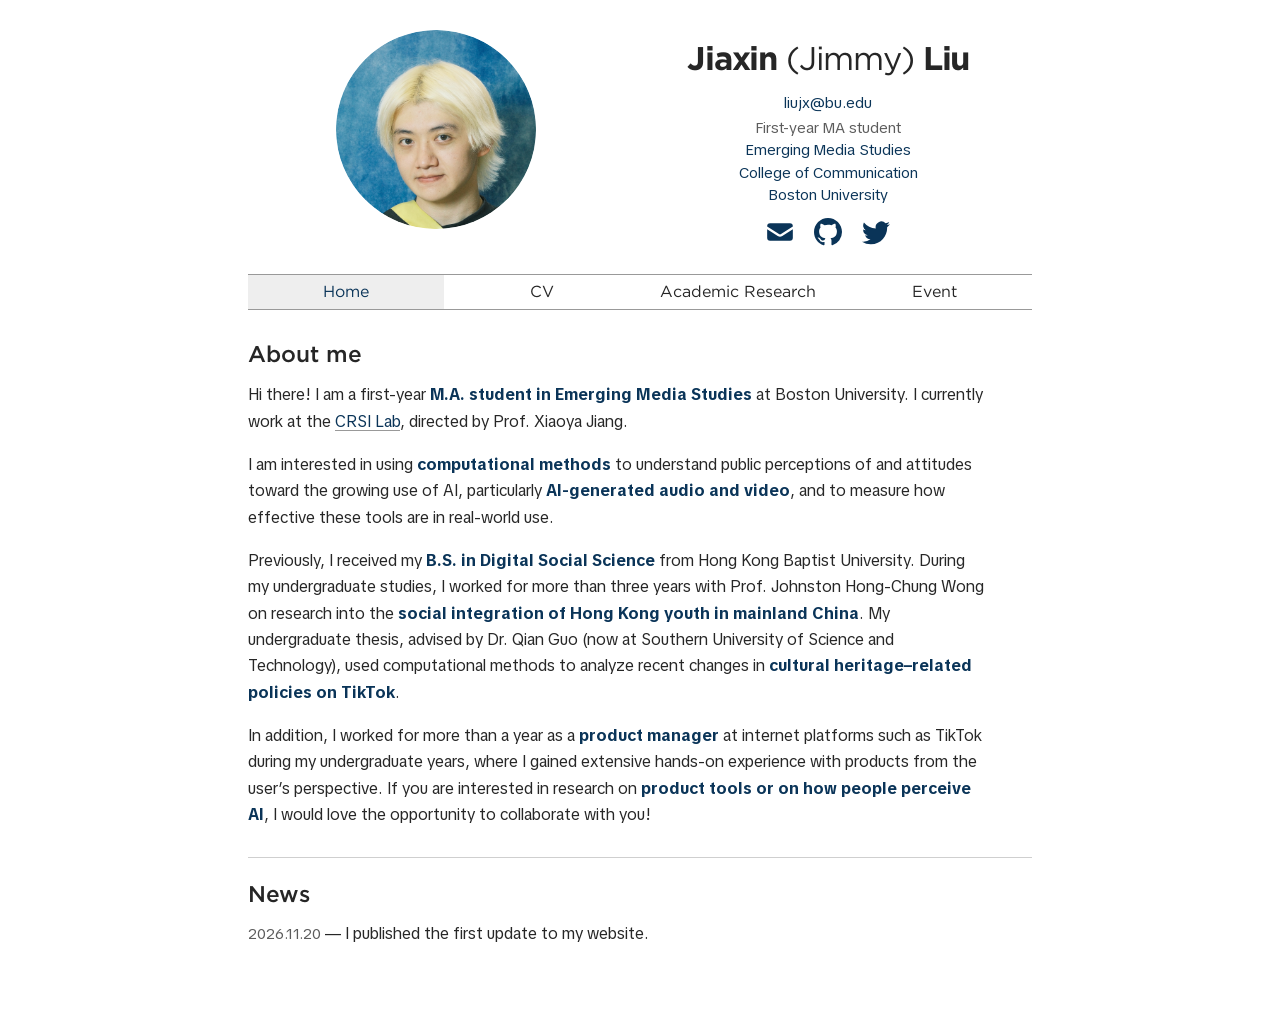
==== index.html @ 8ef4297f "Publish Jiaxin Liu's academic website" ====
<!doctype html>
<html lang="en">
<head>
  <meta charset="utf-8">
  <meta name="viewport" content="width=device-width, initial-scale=1">
  <title>Home | Jiaxin (Jimmy) Liu</title>
  <link rel="stylesheet" href="styles.css">
</head>
<body>
  <a class="skip-link" href="#main-content">Skip to content</a>
  <header>
    <div class="portrait-column">
      <img class="portrait" src="Jiaxin.png" width="2259" height="2248" alt="Portrait of Jiaxin (Jimmy) Liu">
    </div>
    <div class="identity">
      <h1 class="profile-name">Jiaxin <span>(Jimmy)</span> Liu</h1>
      <p class="contact"><a href="mailto:liujx@bu.edu">liujx@bu.edu</a></p>
      <p class="degree">First-year MA student</p>
      <ul class="affiliations" aria-label="Academic affiliations">
        <li><a href="https://www.bu.edu/academics/com/programs/emerging-media-studies/ma/" target="_blank" rel="noopener noreferrer">Emerging Media Studies</a></li>
        <li><a href="https://www.bu.edu/com/" target="_blank" rel="noopener noreferrer">College of Communication</a></li>
        <li><a href="https://www.bu.edu/" target="_blank" rel="noopener noreferrer">Boston University</a></li>
      </ul>
      <ul class="contact-links" aria-label="Contact links">
        <li>
          <a href="mailto:liujx@bu.edu" title="Email Jiaxin Liu">
            <img src="icons/email.svg" width="28" height="28" alt="Email Jiaxin Liu">
          </a>
        </li>
        <li>
          <a href="https://github.com/Sleepingblueee" target="_blank" rel="noopener noreferrer"
             title="GitHub: Sleepingblueee">
            <img src="icons/github.svg" width="28" height="28" alt="GitHub: Sleepingblueee">
          </a>
        </li>
        <li>
          <a href="https://x.com/WishU_Uwerehere" target="_blank" rel="noopener noreferrer"
             title="Twitter (X): @WishU_Uwerehere">
            <img src="icons/twitter.svg" width="28" height="28" alt="Twitter (X): @WishU_Uwerehere">
          </a>
        </li>
      </ul>
    </div>
    <nav aria-label="Main navigation">
      <ul>
        <li><a href="index.html" aria-current="page">Home</a></li>
        <li><a href="cv.html">CV</a></li>
        <li><a href="research.html">Academic Research</a></li>
        <li><a href="event.html">Event</a></li>
      </ul>
    </nav>
  </header>

  <main id="main-content">
    <section class="bio" aria-labelledby="about-title">
      <h2 id="about-title">About me</h2>
      <p>
        Hi there! I am a first-year <strong>M.A. student in Emerging Media Studies</strong>
        at Boston University. I currently work at the
        <a href="https://www.jiangcrsi.com/" target="_blank" rel="noopener noreferrer">CRSI Lab</a>,
        directed by Prof. Xiaoya Jiang.
      </p>
      <p>
        I am interested in using <strong>computational methods</strong> to understand public
        perceptions of and attitudes toward the growing use of AI, particularly
        <strong>AI-generated audio and video</strong>, and to measure how effective these tools
        are in real-world use.
      </p>
      <p>
        Previously, I received my <strong>B.S. in Digital Social Science</strong> from Hong Kong
        Baptist University. During my undergraduate studies, I worked for more than three years
        with Prof. Johnston Hong-Chung Wong on research into the <strong>social integration of
        Hong Kong youth in mainland China</strong>.
        My undergraduate thesis, advised by Dr. Qian Guo (now at Southern University of Science
        and Technology), used computational methods to analyze recent changes in <strong>cultural
        heritage&ndash;related policies on TikTok</strong>.
      </p>
      <p>
        In addition, I worked for more than a year as a <strong>product manager</strong> at
        internet platforms such as TikTok during my undergraduate years, where I gained extensive
        hands-on experience with products from the user’s perspective. If you are interested in
        research on <strong>product tools or on how people perceive AI</strong>, I would love the opportunity to
        collaborate with you!
      </p>
    </section>

    <section class="news" aria-labelledby="news-title">
      <h2 id="news-title">News</h2>
      <ul>
        <li>
          <time class="metadata" datetime="2026-11-20">2026.11.20</time> &mdash; I published the first update to my website.
        </li>
      </ul>
    </section>
  </main>
</body>
</html>
---- styles.css ----
/* Page and text */
body {
  max-width: 52rem;
  box-sizing: border-box;
  margin: 0 auto;
  padding: 0 1.5rem 4rem;
  background-color: #fff;
  color: #262626;
  font-family: "TikTok Sans Text", "Segoe UI", Arial, sans-serif;
  font-size: 1em;
  line-height: 1.6;
}

p {
  margin: 0 0 0.9em;
  font-family: inherit;
  font-size: 1em;
}

h1, h2, .profile-name, nav a {
  font-family: "Gotham", "Segoe UI", Arial, sans-serif;
}

h1, h2 {
  margin: 0;
  font-weight: 500;
  line-height: 1.25;
}

h1 {
  margin-bottom: 1.15rem;
  font-size: 2em;
}

h2 {
  margin-bottom: 0.78rem;
  font-size: 1.42em;
}

a {
  text-decoration-thickness: 0.07em;
  text-underline-offset: 0.16em;
}

a:link {
  color: #0A3458;
  text-decoration-color: #999;
}

a:visited {
  color: #0A3458;
  text-decoration-color: #0A3458;
}

a:hover {
  text-decoration-color: #0A3458;
  text-decoration-thickness: 0.14em;
}

a:active {
  text-decoration-style: double;
}

a:focus-visible {
  outline: 0.14rem solid #0A3458;
  outline-offset: 0.2rem;
}

::selection {
  background-color: #0A3458;
  color: #fff;
}

/* Show the shortcut when someone tabs to it. */
.skip-link {
  position: absolute;
  top: -5em;
  left: 0.4rem;
  z-index: 1;
  padding: 0.35em 0.75em;
  background-color: #fff;
}

.skip-link:focus {
  top: 0.3rem;
}

/* The photo floats beside the profile. The menu clears both columns. */
header {
  padding-top: 1.9rem;
}

.portrait-column {
  float: left;
  width: 48%;
  padding-bottom: 1.25rem;
}

.portrait {
  display: block;
  width: 12.5rem;
  max-width: 85%;
  height: auto;
  margin: 0 auto;
  border-radius: 50%;
}

.identity {
  margin-left: 48%;
  padding: 0.55rem 0 1.25rem;
  text-align: center;
}

.profile-name {
  margin: 0 0 0.85rem;
  font-size: 2.05rem;
  font-weight: bold;
  letter-spacing: -0.035em;
  line-height: 1.18;
}

.profile-name span {
  font-weight: normal;
}

header ul, .news ul {
  margin: 0;
  padding: 0;
  list-style: none;
}

.degree, .affiliations, .contact, .metadata {
  color: #5c5c5c;
  font-size: 0.9375rem;
  line-height: 1.5;
}

.degree {
  margin: 0;
}

.contact {
  margin: 0 0 0.12rem;
}

.identity a {
  text-decoration-line: none;
}

.identity a:hover, .identity a:focus-visible {
  text-decoration-line: underline;
}

.contact-links {
  display: flex;
  justify-content: center;
  flex-wrap: wrap;
  gap: 0.25rem;
  margin-top: 0.2rem;
}

.contact-links a {
  display: flex;
  align-items: center;
  justify-content: center;
  min-width: 2.75rem;
  min-height: 2.75rem;
  border-radius: 0.25rem;
}

.contact-links img {
  width: 1.75rem;
  height: 1.75rem;
}

.contact-links a:hover, .contact-links a:focus-visible {
  box-shadow: inset 0 0 0 1px #0A3458;
}

/* Four equal menu items share one row. */
nav {
  clear: both;
  border-top: 1px solid #999;
  border-bottom: 1px solid #999;
}

nav ul {
  display: flex;
}

nav li {
  flex: 1;
  min-width: 0;
}

nav a {
  display: flex;
  align-items: center;
  justify-content: safe center; /* Keep long labels readable on narrow screens. */
  box-sizing: border-box;
  height: 100%;
  min-height: 2.125rem;
  padding: 0.25rem 0.125rem;
  line-height: 1.2;
  text-align: center;
  text-decoration: none;
}

nav a:link, nav a:visited {
  color: #262626;
}

nav a[aria-current="page"] {
  background-color: #eee;
  color: #0A3458;
}

nav a:hover {
  color: #0A3458;
  text-decoration: underline;
}

nav a:active {
  color: #0A3458;
  text-decoration: underline double;
}

nav a:focus-visible {
  outline-offset: -0.2rem;
}

/* Page content */
#main-content {
  padding-top: 1.9rem;
}

.bio p {
  max-width: 74ch;
  margin: 0;
  line-height: 1.65;
}

.bio p + p {
  margin-top: 1.05rem;
}

.bio strong {
  color: #0A3458;
}

.news {
  margin-top: 1.85rem;
  padding-top: 1.35rem;
  border-top: 1px solid #cfcfcf;
}

.news li + li {
  margin-top: 1.2rem;
}

.event-photo {
  display: block;
  width: 100%;
  height: auto;
}

/* Smaller screens */
@media (max-width: 40em) {
  body {
    padding-right: 1.15rem;
    padding-left: 1.15rem;
  }

  header {
    padding-top: 1.75rem;
  }

  .portrait-column, .identity {
    padding-bottom: 1.5rem;
  }

  .portrait {
    width: 9rem;
  }

  .profile-name {
    font-size: 1.75rem;
  }
}

@media (max-width: 30em) {
  .portrait-column {
    float: none;
    width: 100%;
    padding-bottom: 0;
  }

  .portrait {
    width: 7rem;
    margin-bottom: 0.8rem;
  }

  .identity {
    margin-left: 0;
  }

  nav a {
    min-height: 2.75rem;
    font-size: 0.875rem;
  }

  #main-content {
    padding-top: 1.45rem;
  }
}

/* Load the project fonts so they also work on a visitor's computer. */
@font-face {
  font-family: "Gotham";
  src: url("fonts/Gotham-Book.otf") format("opentype");
  font-weight: 400;
  font-display: swap;
}

@font-face {
  font-family: "Gotham";
  src: url("fonts/Gotham-Medium.otf") format("opentype");
  font-weight: 500;
  font-display: swap;
}

@font-face {
  font-family: "Gotham";
  src: url("fonts/Gotham-Bold.otf") format("opentype");
  font-weight: 700;
  font-display: swap;
}

@font-face {
  font-family: "TikTok Sans Text";
  src: url("fonts/TikTokSansText-Regular.woff2") format("woff2");
  font-weight: 400;
  font-display: swap;
}

@font-face {
  font-family: "TikTok Sans Text";
  src: url("fonts/TikTokSansText-Bold.woff2") format("woff2");
  font-weight: 700;
  font-display: swap;
}
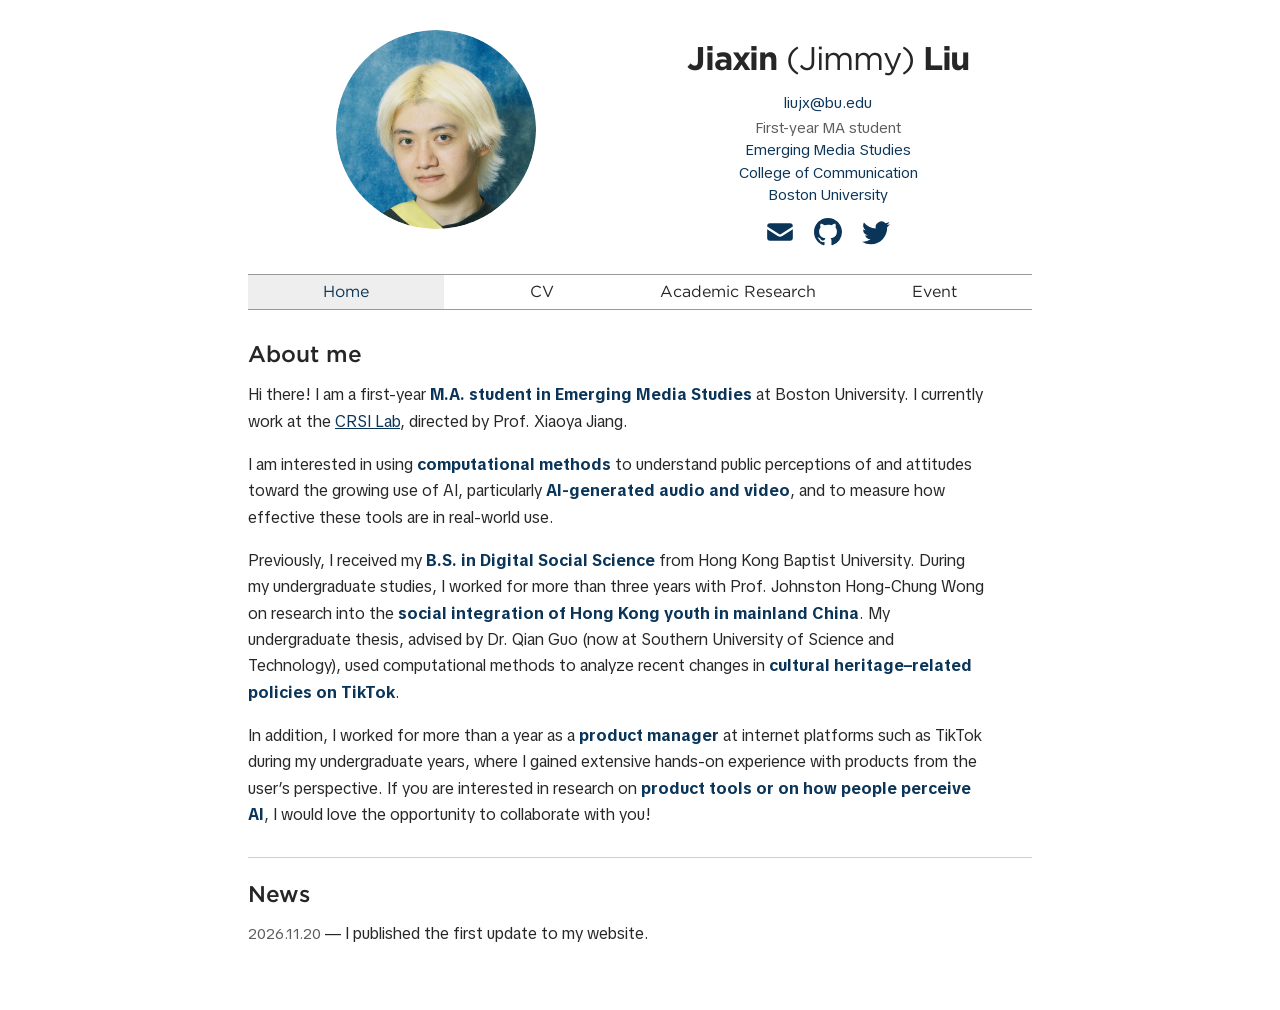
==== commit 86e8877b: "Update academic website layout and link styles" ====
--- a/index.html
+++ b/index.html
@@ -7,21 +7,43 @@
   <link rel="stylesheet" href="styles.css">
 </head>
 <body>
+  <!-- Keyboard users can skip the profile and navigation on every page. -->
   <a class="skip-link" href="#main-content">Skip to content</a>
+
   <header>
-    <div class="portrait-column">
-      <img class="portrait" src="Jiaxin.png" width="2259" height="2248" alt="Portrait of Jiaxin (Jimmy) Liu">
+    <!-- The portrait sits beside the name, school links and contact details. -->
+    <div class="photo-column">
+      <img class="photo" src="Jiaxin.png" width="2259" height="2248" alt="Portrait of Jiaxin (Jimmy) Liu">
     </div>
-    <div class="identity">
-      <h1 class="profile-name">Jiaxin <span>(Jimmy)</span> Liu</h1>
-      <p class="contact"><a href="mailto:liujx@bu.edu">liujx@bu.edu</a></p>
+
+    <div class="info-column">
+      <h1 class="name">Jiaxin <span>(Jimmy)</span> Liu</h1>
+      <p class="email">
+        <a href="mailto:liujx@bu.edu">liujx@bu.edu</a>
+      </p>
       <p class="degree">First-year MA student</p>
-      <ul class="affiliations" aria-label="Academic affiliations">
-        <li><a href="https://www.bu.edu/academics/com/programs/emerging-media-studies/ma/" target="_blank" rel="noopener noreferrer">Emerging Media Studies</a></li>
-        <li><a href="https://www.bu.edu/com/" target="_blank" rel="noopener noreferrer">College of Communication</a></li>
-        <li><a href="https://www.bu.edu/" target="_blank" rel="noopener noreferrer">Boston University</a></li>
+
+      <!-- Each school or program name links to its own page. -->
+      <ul class="school-links" aria-label="Academic affiliations">
+        <li>
+          <a href="https://www.bu.edu/academics/com/programs/emerging-media-studies/ma/" target="_blank" rel="noopener noreferrer">
+            Emerging Media Studies
+          </a>
+        </li>
+        <li>
+          <a href="https://www.bu.edu/com/" target="_blank" rel="noopener noreferrer">
+            College of Communication
+          </a>
+        </li>
+        <li>
+          <a href="https://www.bu.edu/" target="_blank" rel="noopener noreferrer">
+            Boston University
+          </a>
+        </li>
       </ul>
-      <ul class="contact-links" aria-label="Contact links">
+
+      <!-- Each icon's alt text names its link for screen readers. -->
+      <ul class="contact-icons" aria-label="Contact links">
         <li>
           <a href="mailto:liujx@bu.edu" title="Email Jiaxin Liu">
             <img src="icons/email.svg" width="28" height="28" alt="Email Jiaxin Liu">
@@ -41,6 +63,7 @@
         </li>
       </ul>
     </div>
+
     <nav aria-label="Main navigation">
       <ul>
         <li><a href="index.html" aria-current="page">Home</a></li>
@@ -52,20 +75,23 @@
   </header>
 
   <main id="main-content">
-    <section class="bio" aria-labelledby="about-title">
+    <section class="about" aria-labelledby="about-title">
       <h2 id="about-title">About me</h2>
+
       <p>
         Hi there! I am a first-year <strong>M.A. student in Emerging Media Studies</strong>
         at Boston University. I currently work at the
         <a href="https://www.jiangcrsi.com/" target="_blank" rel="noopener noreferrer">CRSI Lab</a>,
         directed by Prof. Xiaoya Jiang.
       </p>
+
       <p>
         I am interested in using <strong>computational methods</strong> to understand public
         perceptions of and attitudes toward the growing use of AI, particularly
         <strong>AI-generated audio and video</strong>, and to measure how effective these tools
         are in real-world use.
       </p>
+
       <p>
         Previously, I received my <strong>B.S. in Digital Social Science</strong> from Hong Kong
         Baptist University. During my undergraduate studies, I worked for more than three years
@@ -75,6 +101,7 @@
         and Technology), used computational methods to analyze recent changes in <strong>cultural
         heritage&ndash;related policies on TikTok</strong>.
       </p>
+
       <p>
         In addition, I worked for more than a year as a <strong>product manager</strong> at
         internet platforms such as TikTok during my undergraduate years, where I gained extensive
@@ -86,9 +113,10 @@
 
     <section class="news" aria-labelledby="news-title">
       <h2 id="news-title">News</h2>
+
       <ul>
         <li>
-          <time class="metadata" datetime="2026-11-20">2026.11.20</time> &mdash; I published the first update to my website.
+          <time class="news-date" datetime="2026-11-20">2026.11.20</time> &mdash; I published the first update to my website.
         </li>
       </ul>
     </section>
--- a/styles.css
+++ b/styles.css
@@ -1,64 +1,63 @@
-/* Page and text */
+/* Page width and type */
 body {
+  box-sizing: border-box;
   max-width: 52rem;
-  box-sizing: border-box;
   margin: 0 auto;
   padding: 0 1.5rem 4rem;
   background-color: #fff;
   color: #262626;
+  line-height: 1.6;
+}
+
+body, p {
   font-family: "TikTok Sans Text", "Segoe UI", Arial, sans-serif;
   font-size: 1em;
-  line-height: 1.6;
 }
 
 p {
   margin: 0 0 0.9em;
-  font-family: inherit;
-  font-size: 1em;
-}
-
-h1, h2, .profile-name, nav a {
+}
+
+h1, h2, h3, nav a {
   font-family: "Gotham", "Segoe UI", Arial, sans-serif;
 }
 
-h1, h2 {
+h1, h2, h3 {
   margin: 0;
   font-weight: 500;
   line-height: 1.25;
 }
 
-h1 {
-  margin-bottom: 1.15rem;
-  font-size: 2em;
-}
-
 h2 {
   margin-bottom: 0.78rem;
   font-size: 1.42em;
 }
 
+h3 {
+  margin-bottom: 0.5rem;
+  font-size: 1.16em;
+}
+
+
+/* Text links. A gray link in the biography marks a page already visited. */
 a {
-  text-decoration-thickness: 0.07em;
-  text-underline-offset: 0.16em;
-}
-
-a:link {
-  color: #0A3458;
-  text-decoration-color: #999;
-}
-
-a:visited {
-  color: #0A3458;
-  text-decoration-color: #0A3458;
-}
-
-a:hover {
-  text-decoration-color: #0A3458;
-  text-decoration-thickness: 0.14em;
-}
-
-a:active {
-  text-decoration-style: double;
+  color: #0A3458;
+}
+
+main a:link {
+  text-decoration: underline;
+}
+
+main a:visited {
+  color: #5c5c5c;
+}
+
+main a:hover {
+  background-color: #f2f2f2;
+}
+
+main a:active {
+  background-color: #ddd;
 }
 
 a:focus-visible {
@@ -68,35 +67,34 @@
 
 ::selection {
   background-color: #0A3458;
-  color: #fff;
-}
-
-/* Show the shortcut when someone tabs to it. */
+  color: white;
+}
+
 .skip-link {
   position: absolute;
   top: -5em;
   left: 0.4rem;
-  z-index: 1;
   padding: 0.35em 0.75em;
-  background-color: #fff;
+  background-color: white;
 }
 
 .skip-link:focus {
   top: 0.3rem;
 }
 
-/* The photo floats beside the profile. The menu clears both columns. */
+
+/* Profile photo on the left */
 header {
   padding-top: 1.9rem;
 }
 
-.portrait-column {
+.photo-column {
   float: left;
   width: 48%;
   padding-bottom: 1.25rem;
 }
 
-.portrait {
+.photo {
   display: block;
   width: 12.5rem;
   max-width: 85%;
@@ -105,13 +103,15 @@
   border-radius: 50%;
 }
 
-.identity {
+
+/* The left margin leaves room for the photo beside the name and school. */
+.info-column {
   margin-left: 48%;
   padding: 0.55rem 0 1.25rem;
   text-align: center;
 }
 
-.profile-name {
+.name {
   margin: 0 0 0.85rem;
   font-size: 2.05rem;
   font-weight: bold;
@@ -119,7 +119,7 @@
   line-height: 1.18;
 }
 
-.profile-name span {
+.name span {
   font-weight: normal;
 }
 
@@ -129,37 +129,42 @@
   list-style: none;
 }
 
-.degree, .affiliations, .contact, .metadata {
+.email, .degree, .school-links, .news-date {
   color: #5c5c5c;
   font-size: 0.9375rem;
   line-height: 1.5;
 }
 
+.email {
+  margin: 0 0 0.12rem;
+}
+
 .degree {
   margin: 0;
 }
 
-.contact {
-  margin: 0 0 0.12rem;
-}
-
-.identity a {
-  text-decoration-line: none;
-}
-
-.identity a:hover, .identity a:focus-visible {
-  text-decoration-line: underline;
-}
-
-.contact-links {
+.info-column a {
+  text-decoration: none;
+}
+
+.info-column a:hover, .info-column a:focus-visible {
+  text-decoration: underline;
+}
+
+
+/* The link around each icon is a little bigger than the picture. */
+.contact-icons {
   display: flex;
+  flex-wrap: wrap;
   justify-content: center;
-  flex-wrap: wrap;
-  gap: 0.25rem;
   margin-top: 0.2rem;
 }
 
-.contact-links a {
+.contact-icons li {
+  margin: 0 0.125rem;
+}
+
+.contact-icons a {
   display: flex;
   align-items: center;
   justify-content: center;
@@ -168,16 +173,17 @@
   border-radius: 0.25rem;
 }
 
-.contact-links img {
+.contact-icons img {
   width: 1.75rem;
   height: 1.75rem;
 }
 
-.contact-links a:hover, .contact-links a:focus-visible {
+.contact-icons a:hover, .contact-icons a:focus-visible {
   box-shadow: inset 0 0 0 1px #0A3458;
 }
 
-/* Four equal menu items share one row. */
+
+/* Clear the photo float so the menu runs across both columns. */
 nav {
   clear: both;
   border-top: 1px solid #999;
@@ -194,22 +200,20 @@
 }
 
 nav a {
+  box-sizing: border-box;
   display: flex;
   align-items: center;
-  justify-content: safe center; /* Keep long labels readable on narrow screens. */
-  box-sizing: border-box;
+  justify-content: center;
   height: 100%;
   min-height: 2.125rem;
   padding: 0.25rem 0.125rem;
+  color: #262626;
   line-height: 1.2;
   text-align: center;
   text-decoration: none;
 }
 
-nav a:link, nav a:visited {
-  color: #262626;
-}
-
+/* The gray tab shows which page is open. */
 nav a[aria-current="page"] {
   background-color: #eee;
   color: #0A3458;
@@ -221,30 +225,32 @@
 }
 
 nav a:active {
-  color: #0A3458;
-  text-decoration: underline double;
+  background-color: #ddd;
+  color: #0A3458;
 }
 
 nav a:focus-visible {
   outline-offset: -0.2rem;
 }
 
-/* Page content */
+
+/* Main content */
 #main-content {
   padding-top: 1.9rem;
 }
 
-.bio p {
+/* Keep the long introduction a little narrower than the menu. */
+.about p {
   max-width: 74ch;
   margin: 0;
   line-height: 1.65;
 }
 
-.bio p + p {
+.about p + p {
   margin-top: 1.05rem;
 }
 
-.bio strong {
+.about strong {
   color: #0A3458;
 }
 
@@ -263,6 +269,7 @@
   width: 100%;
   height: auto;
 }
+
 
 /* Smaller screens */
 @media (max-width: 40em) {
@@ -275,32 +282,33 @@
     padding-top: 1.75rem;
   }
 
-  .portrait-column, .identity {
+  .photo-column, .info-column {
     padding-bottom: 1.5rem;
   }
 
-  .portrait {
+  .photo {
     width: 9rem;
   }
 
-  .profile-name {
+  .name {
     font-size: 1.75rem;
   }
 }
 
+/* On a phone, stack the photo above the school and contact details. */
 @media (max-width: 30em) {
-  .portrait-column {
+  .photo-column {
     float: none;
     width: 100%;
     padding-bottom: 0;
   }
 
-  .portrait {
+  .photo {
     width: 7rem;
     margin-bottom: 0.8rem;
   }
 
-  .identity {
+  .info-column {
     margin-left: 0;
   }
 
@@ -314,7 +322,8 @@
   }
 }
 
-/* Load the project fonts so they also work on a visitor's computer. */
+
+/* Use the font files in this folder so the site works on other computers. */
 @font-face {
   font-family: "Gotham";
   src: url("fonts/Gotham-Book.otf") format("opentype");
